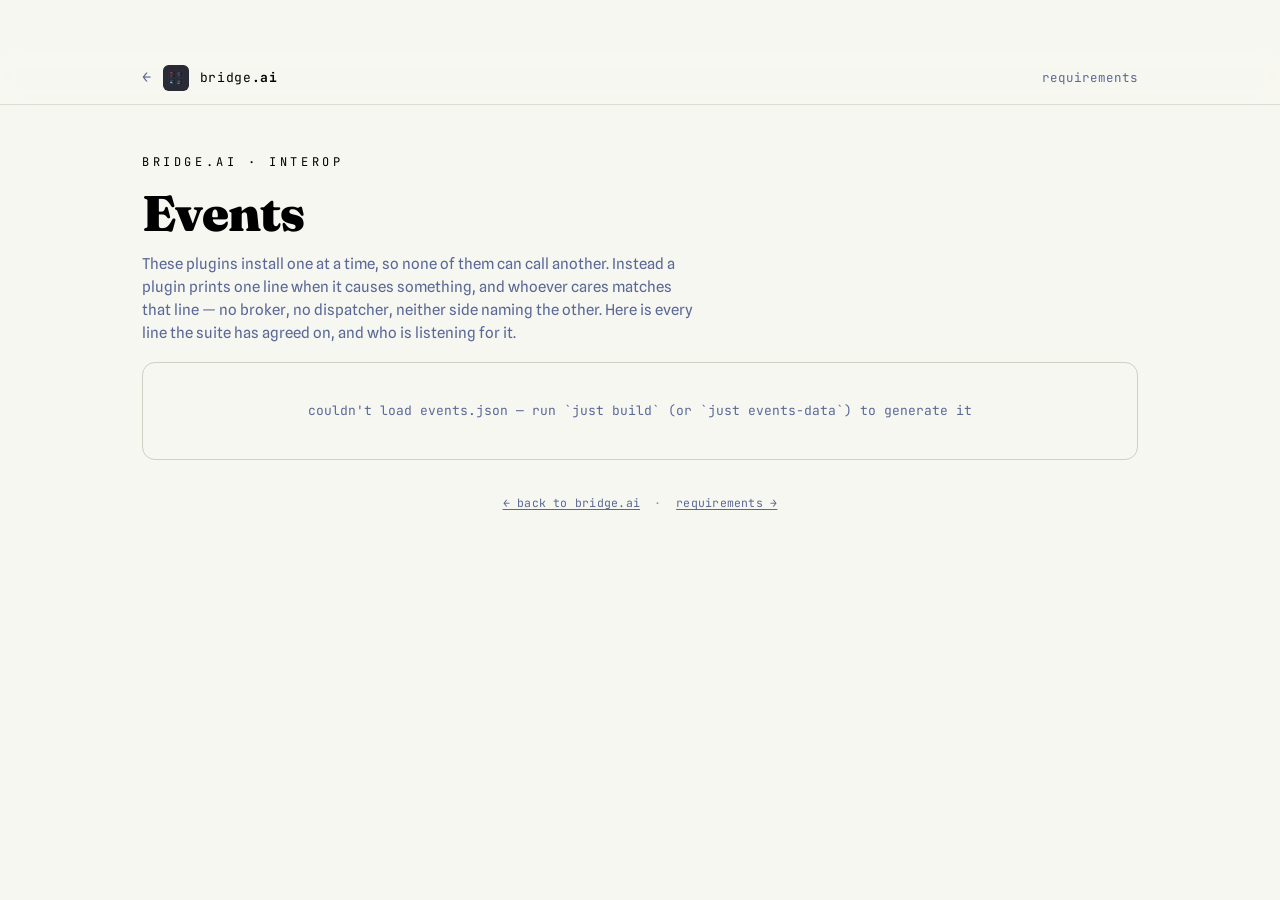
==== docs/events.html @ 9ddebfc5 "Publish the interop events the plugins declare A key with only one end is the failure this suite's i" ====
<!DOCTYPE html>
<html lang="en">
<head>
<meta charset="utf-8">
<meta name="viewport" content="width=device-width, initial-scale=1">
<title>bridge.ai — Events</title>
<meta name="description" content="Every interop announcement the bridge.ai plugins publish, and who listens for it.">
<link rel="icon" type="image/svg+xml" href="favicon.svg">
<link rel="preconnect" href="https://fonts.googleapis.com">
<link rel="preconnect" href="https://fonts.gstatic.com" crossorigin>
<link href="https://fonts.googleapis.com/css2?family=Fraunces:ital,opsz,wght@0,9..144,400;0,9..144,600;0,9..144,900&family=JetBrains+Mono:wght@400;500;700&family=Spline+Sans:wght@400;500;600&display=swap" rel="stylesheet">
<script src="/js/docsify-shared.js"></script>
<script>initTheme();</script>
<link rel="stylesheet" href="/css/tokens.css">
<link rel="stylesheet" href="/css/titlebar.css">
<style>
  :root{
    /* Same ground and same accents as the landing page, which takes them from
       the family's tokens.css. */
    --abyss:light-dark(#f7f7f1,#191a21); --deep:light-dark(#efefe8,#21222c);
    --sea:light-dark(#e8e8e0,#282a36); --hull:light-dark(#dcdcd2,#343746);
    --line-h:light-dark(#c9c9bd,#44475a);
    --fg:var(--color-foreground); --muted:light-dark(#5a6896,#8e99bd);
    --faint:light-dark(#8d94b0,#4b527a);
    --line:light-dark(#deded4,#2a2c38); --line-2:light-dark(#cfcfc4,#33364a);
    --cyan:var(--color-cyan); --green:var(--color-green); --orange:var(--color-orange);
    --pink:var(--color-pink); --purple:var(--color-purple); --red:var(--color-red);
    --yellow:var(--color-yellow);
    --gold:light-dark(#a16207,#e3b341); --claude:light-dark(#c2410c,#d97757);
    /* four functional areas → four colors (same mapping as the catalog) */
    --guard:var(--red); --orient:var(--purple); --ship:var(--cyan); --build:var(--green);
    --mono:'JetBrains Mono',ui-monospace,SFMono-Regular,Menlo,Consolas,monospace;
    --disp:'Fraunces',Georgia,'Times New Roman',serif;
    --body:'Spline Sans',ui-sans-serif,system-ui,-apple-system,Segoe UI,Roboto,sans-serif;
  }
  *{box-sizing:border-box}
  body{margin:0;padding-top:52px;background:var(--abyss);color:var(--fg);font-family:var(--body);line-height:1.55;-webkit-font-smoothing:antialiased}
  a{color:inherit}
  :focus-visible{outline:2px solid var(--gold);outline-offset:2px;border-radius:4px}

  /* --- site nav (mirrors the marketplace) --- */
  .sitenav{position:sticky;top:52px;z-index:20;background:color-mix(in srgb,var(--abyss) 88%,transparent);
    backdrop-filter:blur(9px);border-bottom:1px solid var(--line)}
  .nav-inner{max-width:1040px;margin:0 auto;padding:13px 22px;display:flex;align-items:center;justify-content:space-between}
  .brand{display:inline-flex;align-items:center;gap:11px;font-family:var(--mono);font-size:13px;letter-spacing:.05em;color:var(--fg);text-decoration:none}
  .brand img{width:26px;height:26px}
  .brand b{color:var(--cyan);font-weight:700}
  .brand .back{color:var(--muted);font-size:15px;transition:transform .14s,color .14s}
  .brand:hover .back{transform:translateX(-3px);color:var(--fg)}
  .nav-inner .peer{font-family:var(--mono);font-size:12.5px;color:var(--muted);text-decoration:none}
  .nav-inner .peer:hover{color:var(--fg)}

  .wrap{max-width:1040px;margin:0 auto;padding:48px 22px 80px}
  .eyebrow{font-family:var(--mono);font-size:12px;letter-spacing:.3em;text-transform:uppercase;color:var(--cyan);margin:0 0 16px}
  h1{font-family:var(--disp);font-optical-sizing:auto;font-weight:900;font-size:clamp(30px,5vw,50px);
    line-height:1.02;letter-spacing:-.02em;margin:0 0 14px}
  .lede{max-width:62ch;color:var(--muted);font-size:15px;margin:0}
  .lede a{color:var(--fg);text-decoration:underline;text-underline-offset:3px;text-decoration-color:var(--line-h)}
  .lede a:hover{text-decoration-color:var(--gold)}

  /* --- the anatomy of one line: the page's single set piece --- */
  .anatomy{margin:34px 0 0;padding:24px 22px 18px;background:var(--deep);border:1px solid var(--line-2);border-radius:13px;overflow-x:auto}
  .parts{font-family:var(--mono);font-size:clamp(11px,2vw,15px);line-height:1.45;white-space:pre;min-width:min-content}
  .parts .rule,.parts .caps{color:var(--faint)}
  .p-ns{color:var(--muted)}
  .p-who{color:var(--gold);font-weight:700}
  .p-what{color:var(--fg);font-weight:700}
  .p-body{color:var(--green)}
  .gap{color:var(--line-h)}
  .anatomy .note{margin:16px 0 0;color:var(--muted);font-size:13px;max-width:66ch}
  .anatomy .note code{font-family:var(--mono);font-size:.87em;color:var(--fg);background:var(--sea);border:1px solid var(--line-2);border-radius:4px;padding:.5px 4px}

  /* --- search rig (matches the requirements browser) --- */
  .rig{position:sticky;top:53px;z-index:10;margin:30px 0 0;padding:18px 0 14px;
    background:linear-gradient(var(--abyss) 82%,transparent)}
  .searchbox{display:flex;align-items:center;gap:12px;background:var(--deep);border:1px solid var(--line-2);
    border-radius:13px;padding:0 17px;transition:border-color .15s,box-shadow .15s}
  .searchbox:focus-within{border-color:color-mix(in srgb,var(--gold) 55%,transparent);
    box-shadow:0 0 0 3px color-mix(in srgb,var(--gold) 14%,transparent)}
  .searchbox svg{width:18px;height:18px;color:var(--muted);flex:none}
  #q{flex:1;background:none;border:0;outline:none;color:var(--fg);font-family:var(--mono);font-size:15px;padding:15px 0}
  #q::placeholder{color:var(--faint)}
  .clear{background:none;border:0;color:var(--muted);cursor:pointer;font-size:19px;padding:4px 6px;display:none;line-height:1}
  .clear.on{display:block}
  .controls{display:flex;flex-wrap:wrap;gap:10px;margin-top:12px;align-items:center;font-family:var(--mono);font-size:11.5px}
  .scope{color:var(--faint);letter-spacing:.08em;text-transform:uppercase;margin-right:2px}
  .tog{color:var(--muted);background:var(--deep);border:1px solid var(--line-2);padding:6px 12px;border-radius:20px;
    cursor:pointer;user-select:none;display:inline-flex;align-items:center;gap:7px;font-family:inherit;font-size:inherit;transition:color .12s,border-color .12s,background .12s}
  .tog.on{color:var(--fg);border-color:color-mix(in srgb,var(--ac,var(--gold)) 45%,transparent);
    background:color-mix(in srgb,var(--ac,var(--gold)) 10%,transparent)}
  .tog .dot{width:8px;height:8px;border-radius:50%;background:var(--faint);flex:none}
  .tog.on .dot{background:var(--ac,var(--gold));box-shadow:0 0 9px color-mix(in srgb,var(--ac,var(--gold)) 60%,transparent)}
  .spring{flex:1 1 auto}

  .count{font-family:var(--mono);font-size:12px;color:var(--muted);margin:16px 2px 12px}
  .count b{color:var(--gold)}

  /* --- one event --- */
  .ev{border:1px solid var(--line-2);border-radius:13px;background:var(--deep);padding:20px 22px 6px;margin:0 0 14px}
  .ev.hide{display:none}

  /* the wire: who published → what → who hears it */
  .wire{display:flex;flex-wrap:wrap;align-items:center;gap:9px;font-family:var(--mono);font-size:13px}
  .stop{display:inline-flex;align-items:center;gap:7px;border:1px solid var(--line-2);background:var(--sea);
    border-radius:20px;padding:4px 11px;white-space:nowrap}
  .stop .node{width:8px;height:8px;border-radius:50%;background:var(--ac);flex:none;box-shadow:0 0 9px color-mix(in srgb,var(--ac) 55%,transparent)}
  .stop.pub{border-color:color-mix(in srgb,var(--ac) 50%,transparent)}
  .stop.none{background:none;border-style:dashed;border-color:color-mix(in srgb,var(--red) 45%,transparent);color:var(--muted)}
  .stop.none .node{background:none;border:1px dashed var(--red);box-shadow:none}
  .run{flex:1 1 22px;min-width:22px;height:1px;background:var(--line-h)}
  .run.dash{background:repeating-linear-gradient(90deg,var(--line-h) 0 4px,transparent 4px 8px)}
  .wire .evkey{font-size:14px;font-weight:500;color:var(--fg)}
  .heard{display:flex;flex-wrap:wrap;gap:7px}

  .say{margin:15px 0 0;font-family:var(--mono);font-size:12.5px;line-height:1.7;color:var(--muted);
    background:var(--abyss);border:1px solid var(--line);border-radius:9px;padding:11px 13px;overflow-x:auto;white-space:pre}
  .say .k{color:var(--ac)}
  .say .fld{color:var(--fg)}
  .say .val{color:var(--green)}
  .say .opt{color:var(--faint)}

  .when{margin:14px 0 0;font-size:13.5px;color:var(--fg);max-width:74ch}

  .fields{margin:15px 0 0;border-top:1px solid var(--line);padding-top:12px}
  .fld-row{display:grid;grid-template-columns:120px 150px 1fr;gap:12px;align-items:baseline;padding:4px 0;font-size:13px}
  .fld-row .fname{font-family:var(--mono);font-size:12.5px;color:var(--gold)}
  .fld-row .ftype{font-family:var(--mono);font-size:11px;color:var(--faint);white-space:nowrap}
  .fld-row .ftype em{font-style:normal;color:var(--orange)}
  .fld-row .fdesc{color:var(--muted)}

  .ends{margin:14px 0 0;border-top:1px solid var(--line);padding-top:11px}
  .end-row{display:grid;grid-template-columns:78px 1fr;gap:12px;align-items:baseline;padding:5px 0;font-size:13px}
  .end-row .lab{font-family:var(--mono);font-size:11px;color:var(--faint)}
  .end-row .who{font-family:var(--mono);font-size:12.5px;color:var(--fg)}
  .end-row .where{font-family:var(--mono);font-size:12px;color:var(--muted)}
  .end-row .why{color:var(--muted);display:block;margin-top:2px;max-width:74ch}
  .ev .fields:empty,.ev .ends:empty{display:none}
  .ev>*:last-child{margin-bottom:16px}

  /* subscribed with nothing publishing — a defect, so it leads */
  .defects{border:1px solid color-mix(in srgb,var(--red) 45%,transparent);border-radius:13px;
    background:color-mix(in srgb,var(--red) 7%,var(--deep));padding:18px 22px;margin:0 0 20px}
  .defects h2{margin:0 0 4px;font-family:var(--body);font-size:15px;font-weight:600}
  .defects p{margin:0 0 12px;color:var(--muted);font-size:13px;max-width:70ch}

  mark{background:color-mix(in srgb,var(--gold) 28%,transparent);color:var(--fg);border-radius:3px;padding:0 1px}
  code{font-family:var(--mono)}
  .empty{padding:38px;text-align:center;color:var(--muted);font-family:var(--mono);font-size:13px;
    border:1px solid var(--line-2);border-radius:13px;margin-top:10px}

  .footnote{margin-top:34px;font-family:var(--mono);font-size:11.5px;color:var(--faint);text-align:center;letter-spacing:.02em}
  .footnote a{color:var(--muted);text-decoration:underline;text-underline-offset:2px}
  .footnote a:hover{color:var(--fg)}

  @media(max-width:640px){
    .fld-row{grid-template-columns:1fr;gap:2px}
    .end-row{grid-template-columns:1fr;gap:2px}
    .run{display:none}
  }
  @media(prefers-reduced-motion:reduce){*{transition:none!important}}
</style>
</head>
<body class="sidebar-hidden">

<nav class="sitenav">
  <div class="nav-inner">
    <a class="brand" href="index.html"><span class="back">&larr;</span><img src="favicon.svg" alt=""><span>bridge<b>.ai</b></span></a>
    <a class="peer" href="specs.html">requirements</a>
  </div>
</nav>

<div class="wrap">
  <p class="eyebrow">bridge.ai &middot; interop</p>
  <h1>Events</h1>
  <p class="lede">These plugins install one at a time, so none of them can call another. Instead a plugin
    prints one line when it causes something, and whoever cares matches that line &mdash; no broker, no
    dispatcher, neither side naming the other. Here is every line the suite has agreed on, and who is
    listening for it.</p>

  <div class="anatomy">
    <div class="parts" id="anatomy"></div>
    <p class="note">The key says who caused the fact and what happened; the body is one compact JSON
      object, always present, <code>{}</code> when the event carries nothing. A subscriber matches the
      whole key, anchored, in a <code>PostToolUse</code> hook.</p>
  </div>

  <div class="rig">
    <label class="searchbox">
      <svg viewBox="0 0 24 24" fill="none" stroke="currentColor" stroke-width="2" stroke-linecap="round"><circle cx="11" cy="11" r="7"/><path d="m21 21-4.3-4.3"/></svg>
      <input id="q" type="text" autocomplete="off" spellcheck="false" placeholder="Search keys, fields, and reasons&hellip;">
      <button class="clear" id="clear" aria-label="Clear search">&times;</button>
    </label>
    <div class="controls">
      <span class="scope">show</span>
      <span id="chips" style="display:contents"></span>
      <span class="spring"></span>
      <button class="tog" id="tUnpaired" type="button"><span class="dot"></span>only one end</button>
    </div>
  </div>

  <div class="count" id="count"></div>
  <div id="defects"></div>
  <div id="list"></div>
  <div class="empty" id="empty" style="display:none">Nothing matches &mdash; shorten the term, or turn a plugin back on.</div>

  <p class="footnote"><a href="index.html">&larr; back to bridge.ai</a> &nbsp;&middot;&nbsp; <a href="specs.html">requirements &rarr;</a></p>
</div>

<!-- Generated by shipyard gen-plugins-js — supplies each plugin's group, which
     is where an event's accent comes from: the color says who published it. -->
<script src="plugins.js"></script>
<script>
(function(){
  const el=(t,c)=>{const e=document.createElement(t); if(c)e.className=c; return e;};
  const esc=s=>String(s==null?"":s).replace(/&/g,"&amp;").replace(/</g,"&lt;").replace(/>/g,"&gt;");
  const escRe=t=>t.replace(/[.*+?^${}()|[\]\\]/g,"\\$&");
  const hl=(s,term)=>{ s=esc(s); if(!term) return s;
    return s.replace(new RegExp("("+escRe(term)+")","ig"),"<mark>$1</mark>"); };

  // A plugin's accent is its catalog group's, shaded by its position in that
  // group — the same derivation the home page and the requirements browser use,
  // read from the generated catalog rather than restated here.
  const AC={};
  (function(){
    if(typeof PLUGINS!=="object"||typeof GROUPS!=="object") return;
    const accent={}; GROUPS.forEach(g=>accent[g.key]=g.accent);
    const seen={};
    Object.keys(PLUGINS).forEach(name=>{
      const token=accent[PLUGINS[name].group]; if(!token) return;
      const idx=seen[token]=(seen[token]||0);  seen[token]=idx+1;
      AC[name]= idx ? `color-mix(in srgb, var(${token}) ${Math.round((1-(.26+.2*idx))*100)}%, var(--fg))`
                    : `var(${token})`;
    });
  })();
  const accentOf=name=>AC[name]||"var(--cyan)";

  const NS="codes.bridgeai.";

  // The set piece: one real announcement, cut into the parts a reader has to
  // tell apart. Every row is the same monospace face, so the braces and the
  // captions land on the characters they belong to.
  function anatomy(sample){
    const bare=sample.key.slice(NS.length), slash=bare.indexOf("/");
    const segs=[
      {t:NS,                    cls:"p-ns",   cap:"namespace"},
      {t:bare.slice(0,slash),   cls:"p-who",  cap:"plugin"},
      {t:"/",                   cls:"gap"},
      {t:bare.slice(slash+1),   cls:"p-what", cap:"event"},
      {t:" ",                   cls:"gap"},
      {t:bodyOf(sample.fields), cls:"p-body", cap:"json body"}
    ];
    const pad=n=>" ".repeat(Math.max(0,n));
    let line="",rule="",caps="";
    segs.forEach(g=>{
      const w=g.t.length;
      line+='<span class="'+g.cls+'">'+esc(g.t)+'</span>';
      if(!g.cap){ rule+=pad(w); caps+=pad(w); return; }
      rule+= w>1 ? "\u2514"+"\u2500".repeat(w-2)+"\u2518" : "\u2502";
      const left=Math.floor((w-g.cap.length)/2);
      caps+=pad(left)+g.cap+pad(w-left-g.cap.length);
    });
    document.getElementById("anatomy").innerHTML=
      '<div class="ln">'+line+'</div><div class="rule">'+rule+'</div><div class="caps">'+caps+'</div>';
  }

  // The announcement as it appears on stdout, with the declared field names in
  // place of the values a run would carry.
  const bodyOf=fields=>"{"+(fields||[]).map(f=>'"'+f.name+'":"…"').join(",")+"}";
  const bodyHtml=fields=>{
    if(!fields.length) return '<span class="val">{}</span>';
    return '<span class="val">{</span>'+fields.map(f=>
      '<span class="fld">"'+esc(f.name)+'"</span><span class="val">:</span>'
      +'<span class="'+(f.optional?"opt":"val")+'">"…"</span>').join('<span class="val">,</span>')
      +'<span class="val">}</span>';
  };

  const model=[], plugins=[];
  const listEl=document.getElementById("list"), countEl=document.getElementById("count");
  const q=document.getElementById("q"), clearBtn=document.getElementById("clear");
  const unpairedBtn=document.getElementById("tUnpaired");
  const on={}; let unpairedOnly=false;

  function card(ev,orphan){
    const node=el("article","ev");
    node.style.setProperty("--ac",accentOf(ev.publisher||""));
    const subs=ev.subscribers||[], fields=ev.fields||[];
    const bare=ev.key.startsWith(NS)?ev.key.slice(NS.length):ev.key;

    const wire=el("div","wire");
    wire.innerHTML=
      (ev.publisher
        ? '<span class="stop pub"><span class="node"></span><span class="pubname">'+esc(ev.publisher)+'</span></span>'
        : '<span class="stop none"><span class="node"></span>nothing publishes this</span>')
      +'<span class="run'+(ev.publisher?'':' dash')+'"></span>'
      +'<span class="evkey"><span class="bare">'+esc(bare.split("/").slice(1).join("/"))+'</span></span>'
      +'<span class="run'+(subs.length?'':' dash')+'"></span>'
      +(subs.length
        ? '<span class="heard">'+subs.map(s=>'<span class="stop" style="--ac:'+accentOf(s.subscriber)+'">'
            +'<span class="node"></span><span class="subname">'+esc(s.subscriber)+'</span></span>').join("")+'</span>'
        : '<span class="stop none"><span class="node"></span>no subscriber declared</span>');
    node.appendChild(wire);

    const say=el("div","say");
    say.innerHTML='<span class="k">'+esc(ev.key)+'</span>'
      +(orphan?'':' '+bodyHtml(fields));
    node.appendChild(say);

    let whenEl=null;
    if(ev.when){ whenEl=el("p","when"); whenEl.innerHTML=esc(ev.when); node.appendChild(whenEl); }

    const fieldEls=[];
    if(fields.length){
      const box=el("div","fields");
      fields.forEach(f=>{
        const row=el("div","fld-row");
        row.innerHTML='<span class="fname">'+esc(f.name)+'</span>'
          +'<span class="ftype">'+esc(f.type||"string")+(f.optional?' &middot; <em>may be empty</em>':'')+'</span>'
          +'<span class="fdesc">'+esc(f.describe||"")+'</span>';
        box.appendChild(row);
        fieldEls.push({name:row.querySelector(".fname"), desc:row.querySelector(".fdesc"), f});
      });
      node.appendChild(box);
    }

    const ends=el("div","ends");
    if(ev.emitted_by){
      const row=el("div","end-row");
      row.innerHTML='<span class="lab">emitted by</span><span class="where">'+esc(ev.emitted_by)+'</span>';
      ends.appendChild(row);
    }
    subs.forEach(s=>{
      const row=el("div","end-row");
      row.innerHTML='<span class="lab">heard by</span><span><span class="who">'+esc(s.subscriber)+'</span> '
        +'<span class="where">'+esc(s.handled_by||"")+'</span>'
        +(s.reason?'<span class="why">'+esc(s.reason)+'</span>':'')+'</span>';
      ends.appendChild(row);
    });
    if(ends.children.length) node.appendChild(ends);

    const people=[ev.publisher].concat(subs.map(s=>s.subscriber)).filter(Boolean);
    const hay=[ev.key,ev.when,ev.emitted_by].concat(people)
      .concat(fields.map(f=>f.name+" "+f.describe))
      .concat(subs.map(s=>s.handled_by+" "+s.reason)).join(" ").toLowerCase();

    return {el:node, key:ev.key, people, hay, whenEl, when:ev.when||"", fieldEls,
            unpaired:orphan||!subs.length,
            keyEl:node.querySelector(".evkey .bare"), bare:bare.split("/").slice(1).join("/")};
  }

  function chips(){
    const host=document.getElementById("chips");
    plugins.forEach(name=>{
      on[name]=true;
      const b=el("button","tog on"); b.type="button";
      b.style.setProperty("--ac",accentOf(name));
      b.innerHTML='<span class="dot"></span>'+esc(name);
      b.onclick=()=>{ on[name]=!on[name]; b.classList.toggle("on",on[name]); filter(); };
      host.appendChild(b);
    });
  }

  function filter(){
    const term=q.value.trim().toLowerCase();
    let shown=0;
    model.forEach(m=>{
      const byPlugin=m.people.some(p=>on[p]) || m.people.length===0;
      const byTerm=!term || m.hay.includes(term);
      const byPair=!unpairedOnly || m.unpaired;
      const show=byPlugin&&byTerm&&byPair;
      m.el.classList.toggle("hide",!show);
      if(show){
        shown++;
        if(m.keyEl) m.keyEl.innerHTML=hl(m.bare,term);
        if(m.whenEl) m.whenEl.innerHTML=hl(m.when,term);
        m.fieldEls.forEach(f=>{ f.name.innerHTML=hl(f.f.name,term);
                                f.desc.innerHTML=hl(f.f.describe||"",term); });
      }
    });
    const none=document.getElementById("empty");
    none.style.display=shown?"none":"block";
    if(!shown) none.textContent= unpairedOnly && !term
      ? "Every key has both ends — nothing is announcing into silence, and nothing is listening for a key that never fires."
      : "Nothing matches — shorten the term, or turn a plugin back on.";
    count(shown);
  }

  function count(shown){
    const total=model.length, heard=model.filter(m=>!m.unpaired).length;
    countEl.innerHTML= shown===total
      ? '<b>'+total+'</b> event'+(total===1?'':'s')+' &nbsp;&middot;&nbsp; <b>'+heard+'</b> with both ends'
        +' &nbsp;&middot;&nbsp; across <b>'+plugins.length+'</b> plugins'
      : '<b>'+shown+'</b> of '+total+' event'+(total===1?'':'s');
  }

  function build(data){
    const events=data.events||[], orphans=data.subscribed_only||[];
    if(orphans.length){
      const box=el("div","defects");
      box.innerHTML='<h2>Subscribed, but nobody publishes it</h2>'
        +'<p>A subscriber that never matches looks exactly like an event that never fired. '
        +'Each key below is a typo, or one whose publisher was renamed out from under it.</p>';
      document.getElementById("defects").appendChild(box);
      orphans.forEach(o=>{
        const m=card({key:o.key,publisher:"",when:"",fields:[],
                      subscribers:[{subscriber:o.subscriber,handled_by:o.handled_by,reason:o.reason}]},true);
        box.appendChild(m.el); model.push(m);
      });
    }
    events.forEach(ev=>{ const m=card(ev,false); listEl.appendChild(m.el); model.push(m); });

    const seen={};
    model.forEach(m=>m.people.forEach(p=>{ seen[p]=1; }));
    Object.keys(PLUGINS||{}).forEach(n=>{ if(seen[n]) plugins.push(n); });
    Object.keys(seen).forEach(n=>{ if(!plugins.includes(n)) plugins.push(n); });

    if(events.length) anatomy(events[0]);
    chips();
    count(model.length);
  }

  let timer=null;
  q.addEventListener("input",()=>{ clearBtn.classList.toggle("on",q.value.length>0); clearTimeout(timer); timer=setTimeout(filter,110); });
  clearBtn.onclick=()=>{ q.value=""; clearBtn.classList.remove("on"); filter(); q.focus(); };
  unpairedBtn.onclick=()=>{ unpairedOnly=!unpairedOnly; unpairedBtn.classList.toggle("on",unpairedOnly); filter(); };

  fetch("events.json").then(r=>{ if(!r.ok) throw new Error(r.status); return r.json(); })
    .then(build)
    .catch(err=>{ document.querySelector(".rig").style.display="none";
      document.querySelector(".anatomy").style.display="none";
      const e=document.getElementById("empty");
      e.style.display="block";
      e.textContent="couldn't load events.json — run `just build` (or `just events-data`) to generate it";
      console.error("events.json load failed:",err); });
})();
</script>
<script>initTitlebar({ name: 'claude-marketplace' });</script>
</body>
</html>
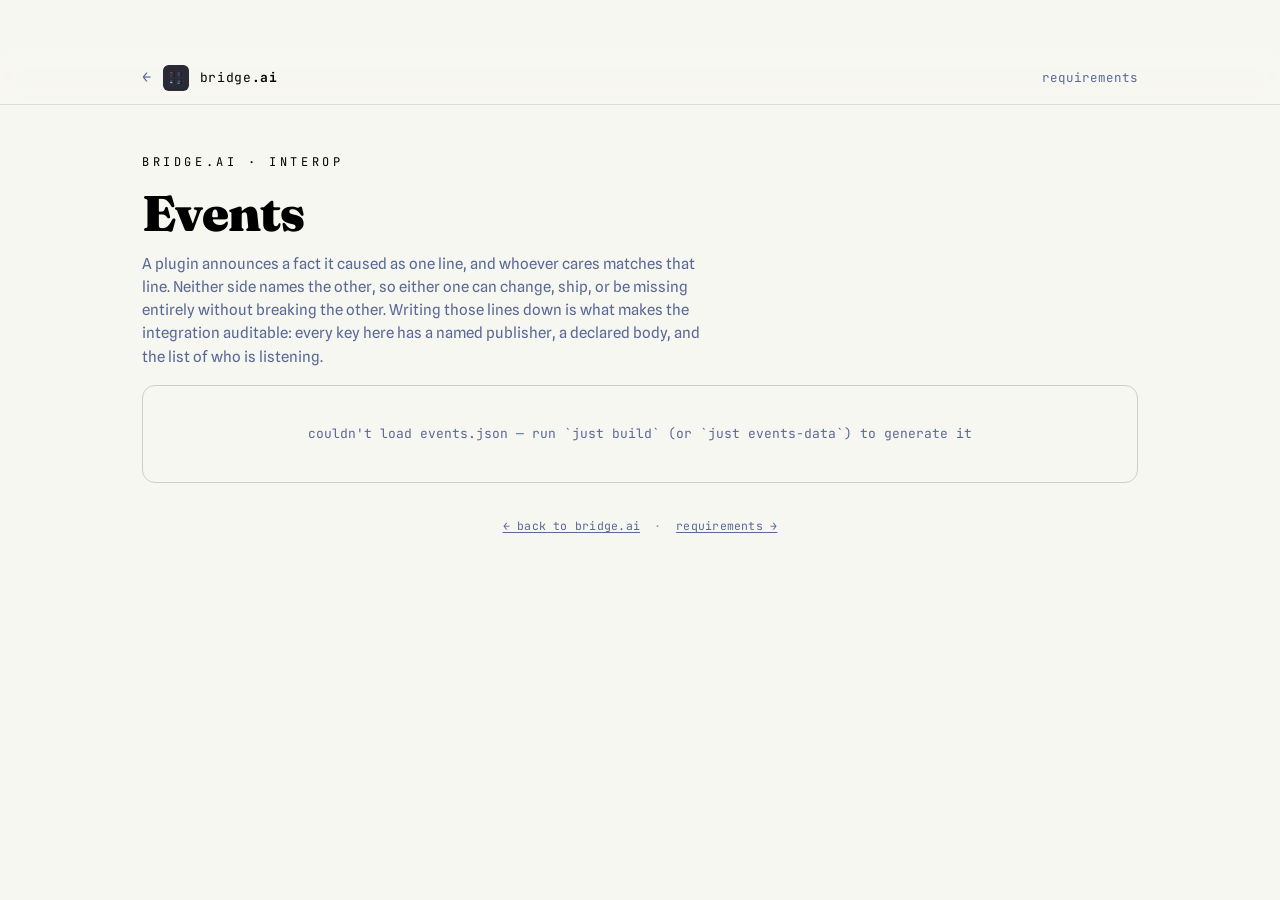
==== commit 02b52357: "Recast the events lede around auditability The lede spent its first sentence on the install constrai" ====
--- a/docs/events.html
+++ b/docs/events.html
@@ -172,10 +172,10 @@
 <div class="wrap">
   <p class="eyebrow">bridge.ai &middot; interop</p>
   <h1>Events</h1>
-  <p class="lede">These plugins install one at a time, so none of them can call another. Instead a plugin
-    prints one line when it causes something, and whoever cares matches that line &mdash; no broker, no
-    dispatcher, neither side naming the other. Here is every line the suite has agreed on, and who is
-    listening for it.</p>
+  <p class="lede">A plugin announces a fact it caused as one line, and whoever cares matches that line.
+    Neither side names the other, so either one can change, ship, or be missing entirely without
+    breaking the other. Writing those lines down is what makes the integration auditable: every key
+    here has a named publisher, a declared body, and the list of who is listening.</p>
 
   <div class="anatomy">
     <div class="parts" id="anatomy"></div>
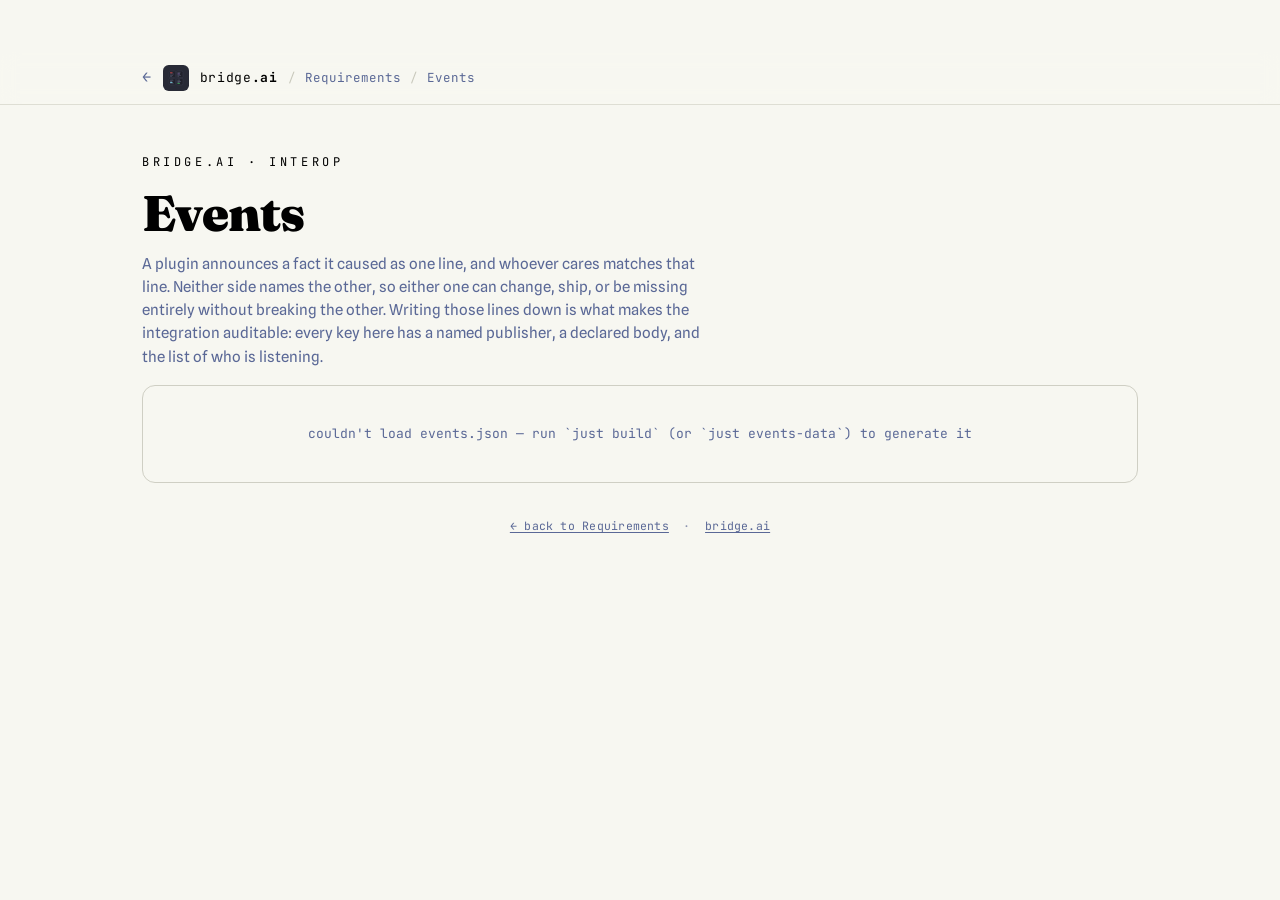
==== commit 9e6f03ed: "Chart the interop flow, under Requirements A card per key says who publishes it and who subscribes, " ====
--- a/docs/events.html
+++ b/docs/events.html
@@ -47,8 +47,13 @@
   .brand b{color:var(--cyan);font-weight:700}
   .brand .back{color:var(--muted);font-size:15px;transition:transform .14s,color .14s}
   .brand:hover .back{transform:translateX(-3px);color:var(--fg)}
-  .nav-inner .peer{font-family:var(--mono);font-size:12.5px;color:var(--muted);text-decoration:none}
-  .nav-inner .peer:hover{color:var(--fg)}
+  .navleft{display:flex;align-items:center;gap:10px;min-width:0}
+  .crumbs{display:flex;align-items:center;gap:9px;font-family:var(--mono);font-size:12.5px;color:var(--muted);
+    white-space:nowrap;overflow:hidden}
+  .crumbs a{color:var(--muted);text-decoration:none}
+  .crumbs a:hover{color:var(--fg)}
+  .crumbs .sep{color:var(--line-h)}
+  .crumbs .here{color:var(--fg)}
 
   .wrap{max-width:1040px;margin:0 auto;padding:48px 22px 80px}
   .eyebrow{font-family:var(--mono);font-size:12px;letter-spacing:.3em;text-transform:uppercase;color:var(--cyan);margin:0 0 16px}
@@ -69,6 +74,42 @@
   .gap{color:var(--line-h)}
   .anatomy .note{margin:16px 0 0;color:var(--muted);font-size:13px;max-width:66ch}
   .anatomy .note code{font-family:var(--mono);font-size:.87em;color:var(--fg);background:var(--sea);border:1px solid var(--line-2);border-radius:4px;padding:.5px 4px}
+
+  /* --- the flow: publisher to key to subscriber --- */
+  .flow{margin:30px 0 0;padding:22px 22px 18px;background:var(--deep);border:1px solid var(--line-2);border-radius:13px}
+  .flow h2{margin:0;font-family:var(--body);font-size:15px;font-weight:600}
+  .flow .sub{margin:5px 0 0;color:var(--muted);font-size:13px;max-width:72ch}
+  .flowbox{margin-top:18px;overflow-x:auto}
+  .flowbox svg{display:block;font-family:var(--mono)}
+  .band{fill:var(--ac,var(--cyan));opacity:.24;transition:opacity .13s}
+  .band.dead{fill:none;stroke:var(--red);stroke-width:1;stroke-dasharray:3 4;opacity:.55}
+  /* Ordered by specificity, not by preference: every override below has to
+     outrank the .lit dim, or a hover fades the very bands it meant to raise. */
+  .flowbox svg.lit .band{opacity:.05}
+  .flowbox svg.lit .band.dead{opacity:.1}
+  .flowbox svg.lit .band.hot{opacity:.72}
+  .flowbox svg.lit .band.dead.hot{opacity:1;stroke-width:1.5}
+  .flowbox svg .band.off{opacity:.05}
+  .flowbox svg .band.dead.off{opacity:.09}
+  .fnode{cursor:pointer}
+  .fnode rect{fill:var(--sea);stroke:color-mix(in srgb,var(--ac,var(--line-h)) 50%,transparent);stroke-width:1}
+  .fnode .nlab{fill:var(--fg);font-size:12px;font-weight:500}
+  .fnode .nmeta{fill:var(--faint);font-size:10.5px}
+  svg.narrow .fnode .nlab{font-size:11px}
+  svg.narrow .fnode .nmeta{font-size:9.5px}
+  .fnode.none rect{fill:none;stroke:color-mix(in srgb,var(--red) 45%,transparent);stroke-dasharray:3 4}
+  .fnode.none .nlab{fill:var(--muted)}
+  .fnode:hover rect,.fnode.hot rect{fill:var(--hull);stroke:var(--ac,var(--line-h))}
+  .fnode.off{opacity:.3}
+  .flowbox svg.lit .fnode:not(.hot){opacity:.42}
+  .flow .legend{margin:16px 0 0;display:flex;flex-wrap:wrap;gap:8px 20px;
+    font-family:var(--mono);font-size:11.5px;color:var(--muted)}
+  .legend .sw{display:inline-block;width:22px;height:9px;border-radius:2px;margin-right:8px;vertical-align:0}
+  .legend .sw.live{background:color-mix(in srgb,var(--cyan) 42%,transparent)}
+  .legend .sw.gone{border:1px dashed var(--red);height:7px}
+  .ev.flash{animation:flash 1.6s ease-out}
+  @keyframes flash{from{box-shadow:0 0 0 3px color-mix(in srgb,var(--gold) 45%,transparent)}
+                     to{box-shadow:0 0 0 3px transparent}}
 
   /* --- search rig (matches the requirements browser) --- */
   .rig{position:sticky;top:53px;z-index:10;margin:30px 0 0;padding:18px 0 14px;
@@ -140,6 +181,9 @@
   /* subscribed with nothing publishing — a defect, so it leads */
   .defects{border:1px solid color-mix(in srgb,var(--red) 45%,transparent);border-radius:13px;
     background:color-mix(in srgb,var(--red) 7%,var(--deep));padding:18px 22px;margin:0 0 20px}
+  .defects.gap{border-color:color-mix(in srgb,var(--gold) 45%,transparent);
+    background:color-mix(in srgb,var(--gold) 7%,var(--deep))}
+  .defects.hide{display:none}
   .defects h2{margin:0 0 4px;font-family:var(--body);font-size:15px;font-weight:600}
   .defects p{margin:0 0 12px;color:var(--muted);font-size:13px;max-width:70ch}
 
@@ -153,6 +197,7 @@
   .footnote a:hover{color:var(--fg)}
 
   @media(max-width:640px){
+    .flow{padding:18px 14px 14px}
     .fld-row{grid-template-columns:1fr;gap:2px}
     .end-row{grid-template-columns:1fr;gap:2px}
     .run{display:none}
@@ -164,8 +209,10 @@
 
 <nav class="sitenav">
   <div class="nav-inner">
-    <a class="brand" href="index.html"><span class="back">&larr;</span><img src="favicon.svg" alt=""><span>bridge<b>.ai</b></span></a>
-    <a class="peer" href="specs.html">requirements</a>
+    <div class="navleft">
+      <a class="brand" href="index.html"><span class="back">&larr;</span><img src="favicon.svg" alt=""><span>bridge<b>.ai</b></span></a>
+      <span class="crumbs"><span class="sep">/</span><a href="specs.html">Requirements</a><span class="sep">/</span><span class="here">Events</span></span>
+    </div>
   </div>
 </nav>
 
@@ -183,6 +230,16 @@
       object, always present, <code>{}</code> when the event carries nothing. A subscriber matches the
       whole key, anchored, in a <code>PostToolUse</code> hook.</p>
   </div>
+
+  <section class="flow" id="flow" hidden>
+    <h2>Who announces what, and who acts on it</h2>
+    <p class="sub">A column per plugin, ordered by who feeds whom, with the keys each one announces in
+      the gutter to its right. A plugin that both hears and announces sits between the two it sits
+      between in the work. One band is one subscriber, so a key is as thick as the number of plugins
+      acting on it.</p>
+    <div class="flowbox" id="flowbox"></div>
+    <p class="legend" id="legend"></p>
+  </section>
 
   <div class="rig">
     <label class="searchbox">
@@ -203,7 +260,7 @@
   <div id="list"></div>
   <div class="empty" id="empty" style="display:none">Nothing matches &mdash; shorten the term, or turn a plugin back on.</div>
 
-  <p class="footnote"><a href="index.html">&larr; back to bridge.ai</a> &nbsp;&middot;&nbsp; <a href="specs.html">requirements &rarr;</a></p>
+  <p class="footnote"><a href="specs.html">&larr; back to Requirements</a> &nbsp;&middot;&nbsp; <a href="index.html">bridge.ai</a></p>
 </div>
 
 <!-- Generated by shipyard gen-plugins-js — supplies each plugin's group, which
@@ -274,7 +331,7 @@
       +'<span class="val">}</span>';
   };
 
-  const model=[], plugins=[];
+  const model=[], plugins=[], boxes=[];
   const listEl=document.getElementById("list"), countEl=document.getElementById("count");
   const q=document.getElementById("q"), clearBtn=document.getElementById("clear");
   const unpairedBtn=document.getElementById("tUnpaired");
@@ -347,6 +404,11 @@
             keyEl:node.querySelector(".evkey .bare"), bare:bare.split("/").slice(1).join("/")};
   }
 
+  const chipBtn={};
+  function toggleChip(name){
+    const b=chipBtn[name]; if(!b) return;
+    on[name]=!on[name]; b.classList.toggle("on",on[name]); filter();
+  }
   function chips(){
     const host=document.getElementById("chips");
     plugins.forEach(name=>{
@@ -354,7 +416,8 @@
       const b=el("button","tog on"); b.type="button";
       b.style.setProperty("--ac",accentOf(name));
       b.innerHTML='<span class="dot"></span>'+esc(name);
-      b.onclick=()=>{ on[name]=!on[name]; b.classList.toggle("on",on[name]); filter(); };
+      b.onclick=()=>toggleChip(name);
+      chipBtn[name]=b;
       host.appendChild(b);
     });
   }
@@ -381,7 +444,10 @@
     if(!shown) none.textContent= unpairedOnly && !term
       ? "Every key has both ends — nothing is announcing into silence, and nothing is listening for a key that never fires."
       : "Nothing matches — shorten the term, or turn a plugin back on.";
+    boxes.forEach(b=>b.el.classList.toggle("hide",
+      b.held.every(m=>m.el.classList.contains("hide"))));
     count(shown);
+    syncFlow();
   }
 
   function count(shown){
@@ -400,13 +466,31 @@
         +'<p>A subscriber that never matches looks exactly like an event that never fired. '
         +'Each key below is a typo, or one whose publisher was renamed out from under it.</p>';
       document.getElementById("defects").appendChild(box);
+      const held=[];
       orphans.forEach(o=>{
         const m=card({key:o.key,publisher:"",when:"",fields:[],
                       subscribers:[{subscriber:o.subscriber,handled_by:o.handled_by,reason:o.reason}]},true);
-        box.appendChild(m.el); model.push(m);
+        box.appendChild(m.el); model.push(m); held.push(m);
       });
+      boxes.push({el:box,held:held});
     }
-    events.forEach(ev=>{ const m=card(ev,false); listEl.appendChild(m.el); model.push(m); });
+    // The picture draws only what something listens for, so the keys announcing
+    // into silence land here instead. The contract warns rather than fails on
+    // this one: the two halves ship from separate repos and one lands first.
+    const silent=events.filter(e=>!(e.subscribers||[]).length);
+    if(silent.length){
+      const box=el("div","defects gap");
+      box.innerHTML='<h2>Announced, with nobody listening</h2>'
+        +'<p>Each key below is emitted today and matched by no subscriber. The two halves ship from '
+        +'separate repos, so one lands first; that gap is fine while it is tracked, and these are '
+        +'the ones to track.</p>';
+      document.getElementById("defects").appendChild(box);
+      const held=[];
+      silent.forEach(ev=>{ const m=card(ev,false); box.appendChild(m.el); model.push(m); held.push(m); });
+      boxes.push({el:box,held:held});
+    }
+    events.filter(e=>(e.subscribers||[]).length)
+      .forEach(ev=>{ const m=card(ev,false); listEl.appendChild(m.el); model.push(m); });
 
     const seen={};
     model.forEach(m=>m.people.forEach(p=>{ seen[p]=1; }));
@@ -415,13 +499,311 @@
 
     if(events.length) anatomy(events[0]);
     chips();
+    flow=flowModel(data);
+    drawFlow();
     count(model.length);
+  }
+
+
+  // ---- the flow: plugin columns, keys in the gutters -----------------------
+  // The columns are the plugins, layered by who feeds whom, so a plugin that
+  // both hears and announces sits between the two it sits between in the work.
+  // The keys a plugin announces ride the gutter to its right, and a band
+  // reaching past the next plugin threads through that column in a slot of its
+  // own rather than passing under a node. Only keys something listens for are
+  // drawn; an announcement nobody acts on is a gap the catalog reports.
+  const SVGNS="http://www.w3.org/2000/svg";
+  const svg=(t,a)=>{ const e=document.createElementNS(SVGNS,t);
+    for(const k in a) e.setAttribute(k,a[k]); return e; };
+  const UNIT=22, VGAP=11;
+
+  // A band is a ribbon of constant thickness through its waypoints: level
+  // across a column it only passes through, eased between columns.
+  function ribbon(pts,h){
+    const seg=(a,b,dy)=> a.y===b.y ? " L"+b.x+","+(b.y+dy)
+      : " C"+((a.x+b.x)/2)+","+(a.y+dy)+" "+((a.x+b.x)/2)+","+(b.y+dy)+" "+b.x+","+(b.y+dy);
+    let d="M"+pts[0].x+","+pts[0].y;
+    for(let i=1;i<pts.length;i++) d+=seg(pts[i-1],pts[i],0);
+    d+=" L"+pts[pts.length-1].x+","+(pts[pts.length-1].y+h);
+    for(let i=pts.length-2;i>=0;i--) d+=seg(pts[i+1],pts[i],h);
+    return d+" Z";
+  }
+
+  let flow=null, bands=[], fnodes=[];
+  const flowSec=document.getElementById("flow"), flowBox=document.getElementById("flowbox"),
+        legendEl=document.getElementById("legend");
+
+  function flowModel(data){
+    const keys=[];
+    (data.events||[]).forEach(e=>{
+      const subs=(e.subscribers||[]).map(s=>s.subscriber);
+      if(subs.length) keys.push({key:e.key,publisher:e.publisher||"",subs:subs});
+    });
+    const orphan={};
+    (data.subscribed_only||[]).forEach(o=>{ (orphan[o.key]=orphan[o.key]||[]).push(o.subscriber); });
+    Object.keys(orphan).sort().forEach(k=>keys.push({key:k,publisher:"",subs:orphan[k]}));
+    if(!keys.length) return null;
+    keys.forEach(r=>{
+      const bare=r.key.startsWith(NS)?r.key.slice(NS.length):r.key;
+      r.bare=bare.split("/").slice(1).join("/")||bare;
+      r.h=r.subs.length*UNIT;
+    });
+
+    // A plugin lands one column past the deepest plugin feeding it. The pass
+    // count caps the relaxation, so a cycle settles rather than spinning.
+    const layer={};
+    keys.forEach(r=>{ layer[r.publisher]=0; r.subs.forEach(s=>{ layer[s]=0; }); });
+    const names=Object.keys(layer);
+    for(let pass=0;pass<names.length;pass++){
+      let moved=false;
+      keys.forEach(r=>r.subs.forEach(s=>{
+        if(s!==r.publisher&&layer[s]<=layer[r.publisher]){ layer[s]=layer[r.publisher]+1; moved=true; }
+      }));
+      if(!moved) break;
+    }
+
+    const P={};
+    names.forEach(n=>{ P[n]={name:n,col:2*layer[n],hears:0,announces:0,outH:0,keys:[]}; });
+    keys.forEach(r=>{
+      r.col=2*layer[r.publisher]+1;
+      P[r.publisher].keys.push(r); P[r.publisher].outH+=r.h; P[r.publisher].announces++;
+      r.subs.forEach(s=>{ P[s].hears++; });
+    });
+    names.forEach(n=>{ P[n].h=Math.max(UNIT,P[n].hears*UNIT,P[n].outH); });
+
+    const edges=[];
+    keys.forEach(r=>{
+      edges.push({row:r,pub:r.publisher,sub:null,h:r.h,from:P[r.publisher].col,to:r.col});
+      r.subs.forEach(s=>edges.push({row:r,pub:r.publisher,sub:s,h:UNIT,from:r.col,to:P[s].col}));
+    });
+
+    const cols=[];
+    for(let c=0;c<=2*Math.max.apply(null,names.map(n=>layer[n]))+1;c++)
+      cols.push({index:c,kind:c%2?"key":"plugin",items:[]});
+    const ofPlugin={}, ofKey={};
+    names.forEach(n=>{ ofPlugin[n]={type:"plugin",p:P[n],h:P[n].h}; cols[P[n].col].items.push(ofPlugin[n]); });
+    keys.forEach(r=>{ ofKey[r.key]={type:"key",row:r,h:r.h}; cols[r.col].items.push(ofKey[r.key]); });
+    edges.forEach(e=>{ for(let c=e.from+1;c<e.to;c++) cols[c].items.push({type:"thru",edge:e,h:UNIT}); });
+
+    return {keys:keys,edges:edges,P:P,names:names,ofPlugin:ofPlugin,ofKey:ofKey,
+            cols:cols.filter(c=>c.items.length),
+            orphans:keys.some(r=>!r.publisher)};
+  }
+
+  function drawFlow(){
+    if(!flow) return;
+    flowSec.hidden=false;
+    flowBox.innerHTML="";
+    const cols=flow.cols, P=flow.P, ofPlugin=flow.ofPlugin, ofKey=flow.ofKey;
+    const avail=Math.max(300,Math.floor(flowBox.clientWidth)||880), narrow=avail<640;
+    const pill=narrow?78:104, gut=narrow?16:36;
+    const pillCols=cols.filter(c=>c.kind==="plugin").length,
+          keyCols=Math.max(1,cols.filter(c=>c.kind==="key").length);
+    const keyW=Math.max(narrow?138:186,
+      (avail-pill*pillCols-gut*(cols.length-1))/keyCols);
+    let x=0;
+    cols.forEach(c=>{ c.x=x; c.w=c.kind==="plugin"?pill:keyW; x+=c.w+gut; });
+    const W=Math.max(avail,x-gut);
+
+    cols.forEach(c=>{ c.h=c.items.reduce((a,it)=>a+it.h,0)+VGAP*(c.items.length-1); });
+    const H=Math.max.apply(null,cols.map(c=>c.h));
+
+    // Left to right, so every column orders itself by where the things feeding
+    // it already landed. A source column has nothing to its left and falls back
+    // to the catalog's own order.
+    const mid=it=>it.y+it.h/2;
+    cols.forEach(c=>{
+      c.items.forEach(it=>{
+        if(it.type==="thru"){ it.k1=mid(ofKey[it.edge.row.key]); it.k2=""; }
+        else if(it.type==="key"){ it.k1=mid(ofPlugin[it.row.publisher]); it.k2=it.row.key; }
+        else {
+          const feed=flow.keys.filter(r=>r.subs.indexOf(it.p.name)>=0);
+          it.k1=feed.length ? feed.reduce((a,r)=>a+mid(ofKey[r.key]),0)/feed.length
+                            : plugins.indexOf(it.p.name);
+          it.k2=it.p.name;
+        }
+      });
+      c.items.sort((a,b)=>(a.k1-b.k1)||String(a.k2).localeCompare(String(b.k2)));
+      let y=(H-c.h)/2;
+      c.items.forEach(it=>{ it.y=y; y+=it.h+VGAP; });
+    });
+
+    // Where each band meets a node. Both ends stack in the order of what they
+    // connect to, which is what keeps a bundle from braiding.
+    flow.names.forEach(n=>{
+      let y=ofPlugin[n].y;
+      P[n].keys.slice().sort((a,b)=>ofKey[a.key].y-ofKey[b.key].y)
+        .forEach(r=>{ r.pubY=y; y+=r.h; });
+      y=ofPlugin[n].y;
+      flow.edges.filter(e=>e.sub===n).sort((a,b)=>ofKey[a.row.key].y-ofKey[b.row.key].y)
+        .forEach(e=>{ e.endY=y; y+=UNIT; });
+    });
+    flow.edges.forEach(e=>{ if(e.sub===null){ e.startY=e.row.pubY; e.endY=ofKey[e.row.key].y; } });
+    flow.keys.forEach(r=>{
+      let y=ofKey[r.key].y;
+      flow.edges.filter(e=>e.row===r&&e.sub!==null).sort((a,b)=>a.endY-b.endY)
+        .forEach(e=>{ e.startY=y; y+=UNIT; });
+    });
+
+    const at={}; cols.forEach(c=>{ at[c.index]=c; });
+    const waypoints=e=>{
+      const from=at[e.from], to=at[e.to];
+      const pts=[{x:from.x+from.w,y:e.startY}];
+      for(let c=e.from+1;c<e.to;c++){
+        const col=at[c]; if(!col) continue;
+        const thru=col.items.filter(it=>it.type==="thru"&&it.edge===e)[0];
+        if(thru){ pts.push({x:col.x,y:thru.y}); pts.push({x:col.x+col.w,y:thru.y}); }
+      }
+      pts.push({x:to.x,y:e.endY});
+      return pts;
+    };
+
+    const root=svg("svg",{width:W,height:Math.ceil(H)+2,viewBox:"0 0 "+W+" "+(Math.ceil(H)+2),
+      class:narrow?"narrow":"",
+      role:"img","aria-label":flow.keys.length+" keys, "+
+        flow.edges.filter(e=>e.sub!==null).length+" subscriptions, across "+
+        flow.names.filter(n=>n).length+" plugins in "+pillCols+" columns"});
+
+    bands=[]; fnodes=[];
+    flow.edges.forEach(e=>{
+      const dead=e.sub===null ? !e.pub : !e.sub;
+      const el=svg("path",{d:ribbon(waypoints(e),e.h),class:"band"+(dead?" dead":"")});
+      if(!dead) el.style.setProperty("--ac",accentOf(e.pub||e.sub));
+      root.appendChild(el);
+      bands.push({el:el,key:e.row.key,pub:e.pub,sub:e.sub});
+    });
+
+    // A hover emphasises the whole path through the node, not just the bands
+    // touching it: a publisher lights the keys it announces and everyone acting
+    // on them, a subscriber lights the keys it hears and who published them, a
+    // key lights both its ends.
+    function pathThrough(kind,id){
+      if(kind==="key") return bands.filter(b=>b.key===id);
+      if(kind==="both"){
+        const out=pathThrough("pub",id), heard=pathThrough("sub",id);
+        return out.concat(heard.filter(b=>out.indexOf(b)<0));
+      }
+      const ks={};
+      if(kind==="pub"){
+        bands.forEach(b=>{ if(b.sub===null&&b.pub===id) ks[b.key]=1; });
+        return bands.filter(b=>ks[b.key]);
+      }
+      bands.forEach(b=>{ if(b.sub===id) ks[b.key]=1; });
+      return bands.filter(b=>b.sub===id||(ks[b.key]&&b.sub===null));
+    }
+
+    function wire(g,kind,id,onClick,plugin){
+      fnodes.push({el:g,kind:kind,id:id,plugin:plugin||null});
+      g.addEventListener("mouseenter",()=>{
+        const hot=pathThrough(kind,id), set=new Set(hot);
+        const ks={},pubs={},subs={};
+        hot.forEach(b=>{ ks[b.key]=1; if(b.sub===null) pubs[b.pub]=1; else subs[b.sub]=1; });
+        root.classList.add("lit");
+        bands.forEach(b=>b.el.classList.toggle("hot",set.has(b)));
+        fnodes.forEach(n=>n.el.classList.toggle("hot",
+          n.kind==="key" ? !!ks[n.id] : n.kind==="pub" ? !!pubs[n.id] : !!subs[n.id]));
+      });
+      g.addEventListener("mouseleave",()=>{
+        root.classList.remove("lit");
+        bands.forEach(b=>b.el.classList.remove("hot"));
+        fnodes.forEach(n=>n.el.classList.remove("hot"));
+      });
+      g.addEventListener("click",onClick);
+    }
+
+    const text=(x,y,cls,s,extra)=>{
+      const t=svg("text",Object.assign({x:x,y:y,class:cls,"dominant-baseline":"central"},extra||{}));
+      t.textContent=s; return t;
+    };
+
+    cols.forEach(col=>col.items.forEach(it=>{
+      if(it.type==="thru") return;
+      const g=svg("g",{class:"fnode"});
+      if(it.type==="plugin"){
+        const p=it.p, ac=p.name?accentOf(p.name):"";
+        if(!p.name) g.setAttribute("class","fnode none"); else g.style.setProperty("--ac",ac);
+        g.appendChild(svg("rect",{x:col.x,y:it.y,width:col.w,height:it.h,rx:6}));
+        const roles=[];
+        if(p.hears) roles.push("hears "+p.hears);
+        if(p.announces) roles.push(p.name ? "announces "+p.announces
+          : p.announces+(p.announces===1?" key":" keys"));
+        const cx=col.x+col.w/2, room=Math.floor((it.h-20)/13);
+        const lines=roles.filter(s=>s.length*(narrow?5.7:6.3)<=col.w-8)
+                         .slice(0,Math.max(0,room));
+        const top=it.y+it.h/2-lines.length*6.5;
+        g.appendChild(svg("title")).textContent=
+          (p.name||"nothing publishes these")+(roles.length?": "+roles.join(", "):"");
+        g.appendChild(text(cx,top,"nlab",p.name||"nobody",{"text-anchor":"middle"}));
+        lines.forEach((s,i)=>g.appendChild(text(cx,top+15+i*13,"nmeta",s,{"text-anchor":"middle"})));
+        wire(g,p.announces&&p.hears?"both":p.announces?"pub":"sub",p.name,
+          ()=>{ if(p.name) toggleChip(p.name); },p.name);
+      } else {
+        const r=it.row;
+        if(r.publisher) g.style.setProperty("--ac",accentOf(r.publisher));
+        g.appendChild(svg("rect",{x:col.x,y:it.y,width:col.w,height:it.h,rx:6}));
+        g.appendChild(svg("title")).textContent=r.key;
+        const cy=it.y+it.h/2;
+        g.appendChild(text(col.x+12,cy,"nlab",r.bare));
+        const wants=r.publisher?[r.subs.length+" heard",String(r.subs.length)]:["no publisher","none"];
+        const room=col.w-24-r.bare.length*(narrow?6.7:7.3)-14;
+        const meta=wants.filter(w=>w.length*(narrow?5.7:6.3)<=room)[0];
+        if(meta){
+          const t=text(col.x+col.w-12,cy,"nmeta",meta,{"text-anchor":"end"});
+          if(!r.publisher) t.style.fill="var(--red)";
+          g.appendChild(t);
+        }
+        wire(g,"key",r.key,()=>jumpTo(r.key));
+      }
+      root.appendChild(g);
+    }));
+
+    flowBox.appendChild(root);
+    legend();
+    syncFlow();
+  }
+
+  // Only the states on screen get a line.
+  function legend(){
+    const bits=['<span><span class="sw live"></span>a plugin acts on this key</span>'];
+    if(flow&&flow.orphans)
+      bits.push('<span><span class="sw gone"></span>nothing publishes this (a defect)</span>');
+    bits.push('<span>hover to trace a path &middot; click a key for its card, a plugin to filter</span>');
+    legendEl.innerHTML=bits.join("");
+  }
+
+  // The graph shows what the list shows: a key the filters have hidden fades,
+  // and so does a plugin whose chip is off.
+  function syncFlow(){
+    if(!bands.length) return;
+    const hidden={};
+    model.forEach(m=>{ if(m.el.classList.contains("hide")) hidden[m.key]=1; });
+    bands.forEach(b=>b.el.classList.toggle("off",!!hidden[b.key]));
+    fnodes.forEach(n=>{ if(n.plugin) n.el.classList.toggle("off",on[n.plugin]===false); });
+  }
+
+  // Clicking a key should always land on its card, so a filter hiding that card
+  // is lifted rather than leaving the click doing nothing.
+  function jumpTo(key){
+    const m=model.filter(m=>m.key===key)[0];
+    if(!m) return;
+    if(m.el.classList.contains("hide")){
+      q.value=""; clearBtn.classList.remove("on");
+      if(unpairedOnly){ unpairedOnly=false; unpairedBtn.classList.remove("on"); }
+      m.people.forEach(p=>{ if(!on[p]) toggleChip(p); });
+      filter();
+    }
+    const still=matchMedia("(prefers-reduced-motion: reduce)").matches;
+    m.el.scrollIntoView({behavior:still?"auto":"smooth",block:"center"});
+    m.el.classList.remove("flash"); void m.el.offsetWidth; m.el.classList.add("flash");
   }
 
   let timer=null;
   q.addEventListener("input",()=>{ clearBtn.classList.toggle("on",q.value.length>0); clearTimeout(timer); timer=setTimeout(filter,110); });
   clearBtn.onclick=()=>{ q.value=""; clearBtn.classList.remove("on"); filter(); q.focus(); };
   unpairedBtn.onclick=()=>{ unpairedOnly=!unpairedOnly; unpairedBtn.classList.toggle("on",unpairedOnly); filter(); };
+
+  let rTimer=null;
+  window.addEventListener("resize",()=>{ clearTimeout(rTimer); rTimer=setTimeout(drawFlow,160); });
 
   fetch("events.json").then(r=>{ if(!r.ok) throw new Error(r.status); return r.json(); })
     .then(build)
